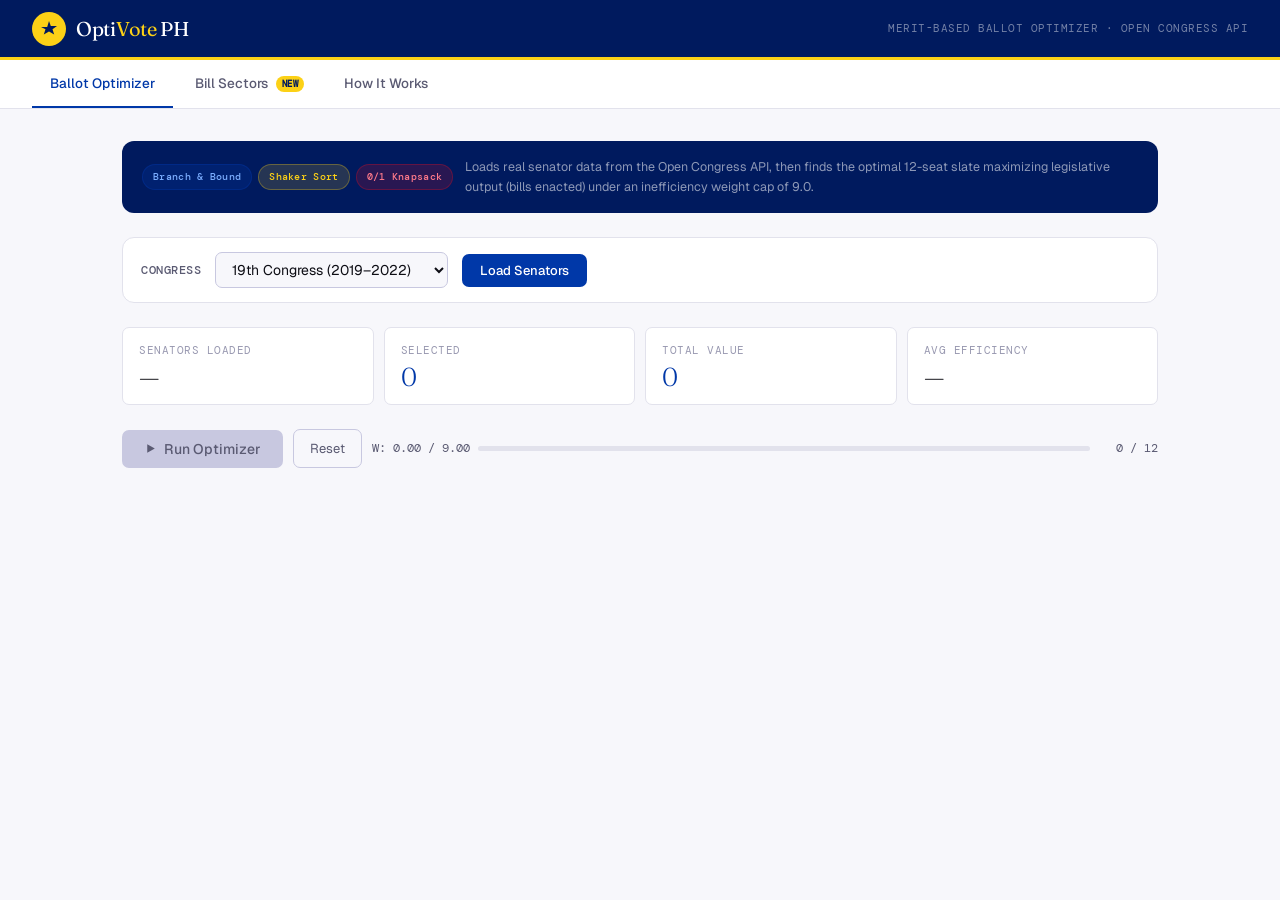
==== index.html @ dafc3651 "init" ====
<!DOCTYPE html>
<html lang="en">
<head>
<meta charset="UTF-8">
<meta name="viewport" content="width=device-width, initial-scale=1.0">
<title>OptiVote PH — Senatorial Ballot Optimizer</title>
<link rel="preconnect" href="https://fonts.googleapis.com">
<link href="https://fonts.googleapis.com/css2?family=Fraunces:ital,wght@0,400;0,600;1,400&family=DM+Mono:wght@400;500&family=Geist:wght@300;400;500&display=swap" rel="stylesheet">
<link rel="stylesheet" href="style.css">
</head>
<body>

<header>
  <div class="logo">
    <div class="logo-mark">
      <svg viewBox="0 0 18 18"><path d="M9 1l1.8 5H17l-4.5 3.3 1.7 5.2L9 11.5l-5.2 3 1.7-5.2L1 7h6.2z"/></svg>
    </div>
    <div class="logo-text">Opti<em>Vote</em> PH</div>
  </div>
  <div class="header-tagline">Merit-based ballot optimizer · Open Congress API</div>
</header>

<div class="tabs-bar">
  <button class="tab-btn active" data-tab="optimizer">Ballot Optimizer</button>
  <button class="tab-btn" data-tab="bills">Bill Sectors <span class="new-pill">NEW</span></button>
  <button class="tab-btn" data-tab="about">How It Works</button>
</div>

<!-- ═══════════════════════════════════════════
     PAGE: OPTIMIZER
═══════════════════════════════════════════ -->
<div id="page-optimizer" class="page active">
  <div class="container">

    <div class="algo-banner">
      <div class="algo-chips">
        <span class="chip chip-blue">Branch &amp; Bound</span>
        <span class="chip chip-gold">Shaker Sort</span>
        <span class="chip chip-red">0/1 Knapsack</span>
      </div>
      <p class="algo-desc">
        Loads real senator data from the Open Congress API, then finds the optimal 12-seat slate maximizing legislative output (bills enacted) under an inefficiency weight cap of 9.0.
      </p>
    </div>

    <!-- Congress selector -->
    <div class="congress-bar">
      <label>Congress</label>
      <select id="congressSelect">
        <option value="20">20th Congress (2022–2025)</option>
        <option value="19" selected>19th Congress (2019–2022)</option>
        <option value="18">18th Congress (2016–2019)</option>
        <option value="17">17th Congress (2013–2016)</option>
      </select>
      <button class="load-btn" id="loadBtn" onclick="loadSenators()">Load Senators</button>
      <span id="apiStatus" style="font-size:12px;color:var(--faint);font-family:'DM Mono',monospace;"></span>
    </div>

    <div id="optimizerError" class="error-box" style="display:none"></div>

    <!-- Stats -->
    <div class="stats-row">
      <div class="stat-card">
        <div class="stat-label">Senators loaded</div>
        <div class="stat-val" id="statTotal">—</div>
      </div>
      <div class="stat-card">
        <div class="stat-label">Selected</div>
        <div class="stat-val accent" id="statSel">0</div>
      </div>
      <div class="stat-card">
        <div class="stat-label">Total value</div>
        <div class="stat-val accent" id="statVal">0</div>
      </div>
      <div class="stat-card">
        <div class="stat-label">Avg efficiency</div>
        <div class="stat-val" id="statEff">—</div>
      </div>
    </div>

    <!-- Controls -->
    <div class="controls-bar">
      <button class="run-btn" id="runBtn" onclick="runOptimizer()" disabled>
        <svg width="13" height="13" viewBox="0 0 12 12" fill="currentColor"><path d="M3 2l7 4-7 4V2z"/></svg>
        Run Optimizer
      </button>
      <button class="reset-btn" onclick="resetAll()">Reset</button>
      <div class="weight-bar-wrap">
        <span class="weight-label" id="weightLabel">W: 0.00 / 9.00</span>
        <div class="weight-track"><div class="weight-fill" id="weightFill" style="width:0%"></div></div>
        <span class="seat-label" id="seatLabel">0 / 12</span>
      </div>
    </div>

    <!-- Loader / Grid -->
    <div id="gridLoader" class="loader" style="display:none">
      <div class="spinner"></div>
      Fetching senators from Open Congress API…
    </div>

    <div class="candidates-grid" id="candidateGrid"></div>

    <!-- Results -->
    <div class="results-wrap" id="resultsWrap" style="display:none">
      <div class="results-header">
        <div class="results-title">Optimal Efficiency Slate</div>
        <span class="chip chip-gold" style="font-size:10px">Ranked by Shaker Sort ↓ Value</span>
      </div>
      <div class="algo-log" id="algoLog"></div>
      <div class="slate-list" id="slateList"></div>
      <div class="info-box">
        <strong>Note:</strong> Sector tags are derived from bill subject keywords in the Open Congress API. Bills not yet reflecting Republic Act status may under-count enacted values for some senators.
      </div>
    </div>

  </div>
</div>

<!-- ═══════════════════════════════════════════
     PAGE: BILL SECTORS
═══════════════════════════════════════════ -->
<div id="page-bills" class="page">
  <div class="container">

    <div class="algo-banner" style="margin-bottom:1.5rem">
      <div class="algo-chips">
        <span class="chip chip-gold">Sector Explorer</span>
        <span class="chip chip-blue">Live API Data</span>
      </div>
      <p class="algo-desc">
        Browse the 19th Congress senators' bills grouped by policy sector. Select a sector tag to filter. Data fetched live from the Open Congress API.
      </p>
    </div>

    <div class="filter-bar" id="sectorFilterBar">
      <button class="filter-chip active" data-sector="All">All sectors</button>
      <button class="filter-chip" data-sector="Education">Education</button>
      <button class="filter-chip" data-sector="Health">Health</button>
      <button class="filter-chip" data-sector="Agriculture">Agriculture</button>
      <button class="filter-chip" data-sector="Infrastructure">Infrastructure</button>
      <button class="filter-chip" data-sector="Economy">Economy</button>
      <button class="filter-chip" data-sector="Justice">Justice</button>
      <button class="filter-chip" data-sector="Environment">Environment</button>
      <button class="filter-chip" data-sector="Social">Social Welfare</button>
      <button class="filter-chip" data-sector="Labor">Labor</button>
      <button class="filter-chip" data-sector="Science">Science &amp; Tech</button>
      <button class="filter-chip" data-sector="Defense">Defense</button>
      <button class="filter-chip" data-sector="Governance">Governance</button>
    </div>

    <div id="billsLoader" class="loader" style="display:none">
      <div class="spinner"></div>
      Fetching bill data from Open Congress API…
    </div>
    <div id="billsError" class="error-box" style="display:none"></div>
    <div id="billsView"></div>

  </div>
</div>

<!-- ═══════════════════════════════════════════
     PAGE: ABOUT
═══════════════════════════════════════════ -->
<div id="page-about" class="page">
  <div class="container">
    <div class="about-grid">

      <div class="about-card">
        <h3>The Problem</h3>
        <p>The Philippines earned the title of "Patient Zero" for large-scale disinformation operations. Voters rely on name recall and emotional heuristics rather than legislative performance. This tool offers a data-driven alternative.</p>
        <br>
        <p>In the 19th Congress, out of 3,000+ senate bills filed, only a small fraction became law. This optimizer surfaces the senators who turned the most bills into Republic Acts.</p>
      </div>

      <div class="about-card">
        <h3>Algorithm Pipeline</h3>
        <ul class="step-list">
          <li class="step-item">
            <div class="step-dot-wrap" style="background:#dbeafe"><svg width="10" height="10" viewBox="0 0 10 10" fill="#1e3a8a"><circle cx="5" cy="5" r="4"/></svg></div>
            <div style="font-size:13px;color:var(--muted)"><strong>Input Layer</strong> — Fetch senators + their senate bills from the Open Congress API for the selected congress.</div>
          </li>
          <li class="step-item">
            <div class="step-dot-wrap" style="background:#fee2e2"><svg width="10" height="10" viewBox="0 0 10 10" fill="#7f1d1d"><circle cx="5" cy="5" r="4"/></svg></div>
            <div style="font-size:13px;color:var(--muted)"><strong>0/1 Knapsack model</strong> — Each senator is an item with a value (bills enacted) and weight (inefficiency score).</div>
          </li>
          <li class="step-item">
            <div class="step-dot-wrap" style="background:#d1fae5"><svg width="10" height="10" viewBox="0 0 10 10" fill="#064e3b"><circle cx="5" cy="5" r="4"/></svg></div>
            <div style="font-size:13px;color:var(--muted)"><strong>Branch &amp; Bound</strong> — Prunes suboptimal paths to find the maximum-value 12-seat combination without brute force.</div>
          </li>
          <li class="step-item">
            <div class="step-dot-wrap" style="background:#fef9c3"><svg width="10" height="10" viewBox="0 0 10 10" fill="#713f12"><circle cx="5" cy="5" r="4"/></svg></div>
            <div style="font-size:13px;color:var(--muted)"><strong>Shaker Sort</strong> — Ranks the 12 optimal senators by value (bidirectional bubble sort), highest to lowest.</div>
          </li>
        </ul>
        <div class="formula-box">
Value (V) = bills_authored that became RA
Weight (W) = max(0.1, 1 − (passed / authored))
Constraints: count ≤ 12 AND Σ W ≤ 9.0</div>
      </div>

      <div class="about-card">
        <h3>Data Source</h3>
        <p>All senator and bill data is fetched live from the <strong>Open Congress API</strong> by BetterGov.ph — a civic tech initiative for Philippine government transparency.</p>
        <br>
        <p>Base URL: <code style="font-family:'DM Mono',monospace;font-size:11px;background:var(--surface);padding:2px 6px;border-radius:4px">https://open-congress-api.bettergov.ph/api</code></p>
        <br>
        <p>Endpoints used:
          <ul>
            <li><code style="font-family:'DM Mono',monospace;font-size:11px">/congresses/:id/senators</code></li>
            <li><code style="font-family:'DM Mono',monospace;font-size:11px">/people/:id/bills?congress=N</code></li>
          </ul>
        </p>
      </div>

      <div class="about-card">
        <h3>Limitations</h3>
        <ul>
          <li>Only incumbents or returning senators with prior congressional data are fully scored.</li>
          <li>The API does not expose a "Republic Act enacted" flag directly — enacted status is inferred from bill subject tags and title keywords.</li>
          <li>Subjective metrics (public approval, ideology) are intentionally excluded.</li>
          <li>The system measures legislative output quantity, not qualitative impact of laws.</li>
        </ul>
      </div>

    </div>
  </div>
</div>

</body>
<script src="index.js"></script>
</html>
---- style.css ----
*, *::before, *::after { box-sizing: border-box; margin: 0; padding: 0; }

  :root {
    --ph-blue: #0038A8;
    --ph-red: #CE1126;
    --ph-gold: #FCD116;
    --navy: #001a5e;
    --ink: #0d0d14;
    --muted: #5a5a72;
    --faint: #9898b0;
    --surface: #f7f7fb;
    --white: #ffffff;
    --border: #e2e2ec;
    --border-strong: #c8c8e0;
    --success: #0a7d55;
    --success-bg: #e6f5ef;
    --danger: #b91c1c;
    --danger-bg: #fef2f2;
    --warn-bg: #fffbeb;
    --warn: #92400e;
    --radius: 12px;
    --radius-sm: 7px;
    --shadow: 0 1px 3px rgba(0,0,0,.06), 0 4px 16px rgba(0,0,0,.04);
    --shadow-lg: 0 8px 32px rgba(0,0,0,.10);
  }

  html { scroll-behavior: smooth; }

  body {
    font-family: 'Geist', 'Helvetica Neue', sans-serif;
    background: var(--surface);
    color: var(--ink);
    min-height: 100vh;
    font-size: 15px;
    line-height: 1.6;
  }

  /* ── HEADER ── */
  header {
    background: var(--navy);
    padding: 0 2rem;
    display: flex;
    align-items: center;
    justify-content: space-between;
    height: 60px;
    position: sticky;
    top: 0;
    z-index: 100;
    border-bottom: 3px solid var(--ph-gold);
  }

  .logo {
    display: flex;
    align-items: center;
    gap: 10px;
  }

  .logo-mark {
    width: 34px;
    height: 34px;
    background: var(--ph-gold);
    border-radius: 50%;
    display: flex;
    align-items: center;
    justify-content: center;
    flex-shrink: 0;
  }

  .logo-mark svg { width: 18px; height: 18px; fill: var(--navy); }

  .logo-text {
    font-family: 'Fraunces', serif;
    font-size: 20px;
    color: #fff;
    letter-spacing: -0.3px;
  }

  .logo-text em { color: var(--ph-gold); font-style: normal; }

  .header-tagline {
    font-size: 11px;
    color: rgba(255,255,255,.45);
    letter-spacing: .5px;
    text-transform: uppercase;
    font-family: 'DM Mono', monospace;
  }

  /* ── TABS ── */
  .tabs-bar {
    background: var(--white);
    border-bottom: 1px solid var(--border);
    display: flex;
    padding: 0 2rem;
    gap: 4px;
  }

  .tab-btn {
    padding: 14px 18px;
    border: none;
    background: none;
    font-family: 'Geist', sans-serif;
    font-size: 13.5px;
    font-weight: 500;
    color: var(--muted);
    cursor: pointer;
    border-bottom: 2.5px solid transparent;
    transition: color .2s, border-color .2s;
    white-space: nowrap;
  }

  .tab-btn:hover { color: var(--ink); }

  .tab-btn.active {
    color: var(--ph-blue);
    border-bottom-color: var(--ph-blue);
  }

  .new-pill {
    display: inline-block;
    font-size: 9px;
    padding: 2px 6px;
    background: var(--ph-gold);
    color: var(--navy);
    border-radius: 20px;
    font-weight: 600;
    vertical-align: middle;
    margin-left: 5px;
    font-family: 'DM Mono', monospace;
    letter-spacing: .3px;
  }

  /* ── LAYOUT ── */
  .page { display: none; }
  .page.active { display: block; }

  .container { max-width: 1100px; margin: 0 auto; padding: 2rem; }

  /* ── ALGO BANNER ── */
  .algo-banner {
    background: var(--navy);
    border-radius: var(--radius);
    padding: 16px 20px;
    display: flex;
    align-items: center;
    gap: 12px;
    flex-wrap: wrap;
    margin-bottom: 1.5rem;
  }

  .algo-chips { display: flex; gap: 6px; flex-wrap: wrap; }

  .chip {
    font-family: 'DM Mono', monospace;
    font-size: 10px;
    padding: 4px 10px;
    border-radius: 20px;
    font-weight: 500;
    letter-spacing: .3px;
  }

  .chip-blue { background: rgba(0,56,168,.25); color: #7baeff; border: 1px solid rgba(0,56,168,.4); }
  .chip-gold { background: rgba(252,209,22,.15); color: var(--ph-gold); border: 1px solid rgba(252,209,22,.3); }
  .chip-red  { background: rgba(206,17,38,.2);  color: #ff7a8a;      border: 1px solid rgba(206,17,38,.35); }

  .algo-desc {
    font-size: 12.5px;
    color: rgba(255,255,255,.55);
    flex: 1;
    min-width: 200px;
  }

  /* ── CONGRESS SELECTOR ── */
  .congress-bar {
    background: var(--white);
    border: 1px solid var(--border);
    border-radius: var(--radius);
    padding: 14px 18px;
    display: flex;
    align-items: center;
    gap: 14px;
    margin-bottom: 1.5rem;
    flex-wrap: wrap;
  }

  .congress-bar label {
    font-size: 12px;
    font-weight: 500;
    color: var(--muted);
    text-transform: uppercase;
    letter-spacing: .5px;
    font-family: 'DM Mono', monospace;
  }

  .congress-bar select {
    font-family: 'Geist', sans-serif;
    font-size: 14px;
    padding: 7px 12px;
    border: 1px solid var(--border-strong);
    border-radius: var(--radius-sm);
    background: var(--surface);
    color: var(--ink);
    cursor: pointer;
    outline: none;
    transition: border-color .2s;
  }

  .congress-bar select:focus { border-color: var(--ph-blue); }

  .load-btn {
    padding: 8px 18px;
    background: var(--ph-blue);
    color: #fff;
    border: none;
    border-radius: var(--radius-sm);
    font-family: 'Geist', sans-serif;
    font-size: 13px;
    font-weight: 500;
    cursor: pointer;
    transition: background .2s, transform .1s;
  }

  .load-btn:hover { background: var(--navy); }
  .load-btn:active { transform: scale(.97); }
  .load-btn:disabled { background: var(--border-strong); cursor: not-allowed; }

  /* ── STATS ROW ── */
  .stats-row {
    display: grid;
    grid-template-columns: repeat(auto-fit, minmax(140px, 1fr));
    gap: 10px;
    margin-bottom: 1.5rem;
  }

  .stat-card {
    background: var(--white);
    border: 1px solid var(--border);
    border-radius: var(--radius-sm);
    padding: 14px 16px;
  }

  .stat-label {
    font-size: 11px;
    color: var(--faint);
    text-transform: uppercase;
    letter-spacing: .5px;
    font-family: 'DM Mono', monospace;
    margin-bottom: 4px;
  }

  .stat-val {
    font-size: 26px;
    font-weight: 300;
    color: var(--ink);
    font-family: 'Fraunces', serif;
    line-height: 1;
  }

  .stat-val.accent { color: var(--ph-blue); }

  /* ── CONTROLS BAR ── */
  .controls-bar {
    display: flex;
    align-items: center;
    gap: 10px;
    margin-bottom: 1.25rem;
    flex-wrap: wrap;
  }

  .run-btn {
    padding: 10px 22px;
    background: var(--ph-red);
    color: #fff;
    border: none;
    border-radius: var(--radius-sm);
    font-family: 'Geist', sans-serif;
    font-size: 14px;
    font-weight: 500;
    cursor: pointer;
    transition: background .2s, transform .1s;
    display: flex;
    align-items: center;
    gap: 7px;
  }

  .run-btn:hover { background: #a80d1e; }
  .run-btn:active { transform: scale(.97); }
  .run-btn:disabled { background: var(--border-strong); cursor: not-allowed; color: var(--muted); }

  .reset-btn {
    padding: 10px 16px;
    background: none;
    border: 1px solid var(--border-strong);
    border-radius: var(--radius-sm);
    font-family: 'Geist', sans-serif;
    font-size: 13px;
    color: var(--muted);
    cursor: pointer;
    transition: all .15s;
  }

  .reset-btn:hover { border-color: var(--ph-blue); color: var(--ph-blue); }

  .weight-bar-wrap {
    flex: 1;
    min-width: 160px;
    display: flex;
    align-items: center;
    gap: 8px;
  }

  .weight-label {
    font-size: 12px;
    color: var(--muted);
    font-family: 'DM Mono', monospace;
    white-space: nowrap;
  }

  .weight-track {
    flex: 1;
    height: 5px;
    background: var(--border);
    border-radius: 3px;
    overflow: hidden;
  }

  .weight-fill {
    height: 100%;
    background: var(--ph-blue);
    border-radius: 3px;
    transition: width .35s ease, background .25s;
  }

  .weight-fill.over { background: var(--ph-red); }

  .seat-label {
    font-size: 12px;
    color: var(--muted);
    font-family: 'DM Mono', monospace;
    white-space: nowrap;
    min-width: 60px;
    text-align: right;
  }

  /* ── LOADING / ERROR ── */
  .loader {
    text-align: center;
    padding: 3rem;
    color: var(--faint);
    font-size: 13px;
  }

  .spinner {
    width: 28px;
    height: 28px;
    border: 2.5px solid var(--border);
    border-top-color: var(--ph-blue);
    border-radius: 50%;
    animation: spin .8s linear infinite;
    margin: 0 auto 12px;
  }

  @keyframes spin { to { transform: rotate(360deg); } }

  .error-box {
    background: var(--danger-bg);
    border: 1px solid #fecaca;
    border-radius: var(--radius-sm);
    padding: 12px 16px;
    font-size: 13px;
    color: var(--danger);
    margin-bottom: 1rem;
  }

  .info-box {
    background: var(--warn-bg);
    border: 1px solid #fde68a;
    border-radius: var(--radius-sm);
    padding: 11px 14px;
    font-size: 12.5px;
    color: var(--warn);
    margin-top: 10px;
  }

  /* ── CANDIDATES GRID ── */
  .candidates-grid {
    display: grid;
    grid-template-columns: repeat(auto-fill, minmax(290px, 1fr));
    gap: 10px;
    margin-bottom: 1.5rem;
  }

  .candidate-card {
    background: var(--white);
    border: 1px solid var(--border);
    border-radius: var(--radius);
    padding: 14px 16px;
    cursor: pointer;
    transition: border-color .18s, box-shadow .18s, transform .12s;
    user-select: none;
    animation: fadeUp .3s ease both;
  }

  @keyframes fadeUp {
    from { opacity: 0; transform: translateY(8px); }
    to   { opacity: 1; transform: translateY(0); }
  }

  .candidate-card:hover {
    border-color: var(--border-strong);
    box-shadow: var(--shadow);
  }

  .candidate-card.selected {
    border-color: var(--ph-blue);
    box-shadow: 0 0 0 2px rgba(0,56,168,.12);
  }

  .candidate-card.optimal {
    border-color: var(--success);
    box-shadow: 0 0 0 2px rgba(10,125,85,.1);
  }

  .candidate-card.no-data {
    opacity: .6;
    cursor: default;
  }

  .card-top {
    display: flex;
    justify-content: space-between;
    align-items: flex-start;
    margin-bottom: 10px;
  }

  .card-name {
    font-size: 13.5px;
    font-weight: 500;
    color: var(--ink);
    line-height: 1.3;
  }

  .card-party {
    font-size: 11px;
    color: var(--faint);
    margin-top: 2px;
    font-family: 'DM Mono', monospace;
  }

  .check-circle {
    width: 20px;
    height: 20px;
    border-radius: 50%;
    border: 1.5px solid var(--border-strong);
    display: flex;
    align-items: center;
    justify-content: center;
    flex-shrink: 0;
    transition: all .18s;
  }

  .selected .check-circle { background: var(--ph-blue); border-color: var(--ph-blue); }
  .optimal .check-circle  { background: var(--success);  border-color: var(--success); }
  .check-circle svg { width: 10px; height: 10px; stroke: #fff; opacity: 0; }
  .selected .check-circle svg, .optimal .check-circle svg { opacity: 1; }

  .metrics-row {
    display: flex;
    gap: 5px;
    flex-wrap: wrap;
    margin-bottom: 8px;
  }

  .mpill {
    font-size: 11px;
    padding: 3px 8px;
    border-radius: 20px;
    font-family: 'DM Mono', monospace;
    white-space: nowrap;
  }

  .mpill-neutral { background: var(--surface); color: var(--muted); border: 1px solid var(--border); }
  .mpill-blue    { background: #eff4ff; color: #2155b8; border: 1px solid #c7d7fd; }
  .mpill-red     { background: #fff1f1; color: #b91c1c; border: 1px solid #fecaca; }
  .mpill-gray    { background: #f0f0f4; color: var(--muted); border: 1px solid var(--border); font-style: italic; }

  .sectors-row { display: flex; gap: 4px; flex-wrap: wrap; }

  .stag {
    font-size: 10.5px;
    padding: 2px 8px;
    border-radius: 20px;
    font-weight: 500;
    white-space: nowrap;
  }

  .st-edu     { background: #ede9fe; color: #4c1d95; }
  .st-health  { background: #fee2e2; color: #7f1d1d; }
  .st-agri    { background: #d1fae5; color: #064e3b; }
  .st-infra   { background: #dbeafe; color: #1e3a8a; }
  .st-social  { background: #fef9c3; color: #713f12; }
  .st-econ    { background: #ccfbf1; color: #134e4a; }
  .st-justice { background: #fce7f3; color: #831843; }
  .st-env     { background: #dcfce7; color: #14532d; }
  .st-gov     { background: #f1f5f9; color: #1e293b; }
  .st-labor   { background: #fff7ed; color: #7c2d12; }
  .st-science { background: #e0f2fe; color: #0c4a6e; }
  .st-defense { background: #fef2f2; color: #7f1d1d; }
  .st-default { background: var(--surface); color: var(--muted); }

  /* ── RESULTS ── */
  .results-wrap {
    margin-top: 2rem;
    animation: fadeUp .35s ease;
  }

  .results-header {
    display: flex;
    align-items: center;
    gap: 12px;
    margin-bottom: 14px;
  }

  .results-title {
    font-family: 'Fraunces', serif;
    font-size: 20px;
    color: var(--ink);
  }

  .algo-log {
    background: var(--navy);
    border-radius: var(--radius-sm);
    padding: 12px 16px;
    font-family: 'DM Mono', monospace;
    font-size: 11.5px;
    color: rgba(255,255,255,.6);
    max-height: 110px;
    overflow-y: auto;
    white-space: pre;
    margin-bottom: 14px;
    line-height: 1.7;
  }

  .algo-log .log-ok   { color: #4ade80; }
  .algo-log .log-info { color: #93c5fd; }
  .algo-log .log-warn { color: var(--ph-gold); }

  .slate-list { display: flex; flex-direction: column; gap: 6px; }

  .slate-row {
    display: flex;
    align-items: center;
    gap: 12px;
    background: var(--white);
    border: 1px solid var(--border);
    border-radius: var(--radius-sm);
    padding: 11px 16px;
    transition: background .15s;
  }

  .slate-row:hover { background: var(--surface); }

  .slate-rank {
    width: 26px;
    height: 26px;
    border-radius: 50%;
    background: var(--ph-blue);
    color: #fff;
    font-size: 11px;
    font-weight: 500;
    display: flex;
    align-items: center;
    justify-content: center;
    flex-shrink: 0;
    font-family: 'DM Mono', monospace;
  }

  .slate-name { font-size: 13.5px; font-weight: 500; flex: 1; min-width: 0; }

  .slate-name small {
    display: block;
    font-size: 11px;
    font-weight: 400;
    color: var(--faint);
    font-family: 'DM Mono', monospace;
  }

  .slate-tags { display: flex; gap: 4px; flex-wrap: wrap; flex: 1.5; }

  .slate-meta { text-align: right; min-width: 64px; }
  .slate-v { font-size: 14px; font-weight: 500; color: var(--ph-blue); }
  .slate-w { font-size: 11px; color: var(--faint); font-family: 'DM Mono', monospace; }

  /* ── BILLS TAB ── */
  .filter-bar { display: flex; gap: 6px; flex-wrap: wrap; margin-bottom: 1.25rem; }

  .filter-chip {
    font-size: 12px;
    padding: 5px 12px;
    border-radius: 20px;
    border: 1px solid var(--border);
    background: var(--white);
    color: var(--muted);
    cursor: pointer;
    font-family: 'Geist', sans-serif;
    transition: all .15s;
  }

  .filter-chip:hover { border-color: var(--border-strong); color: var(--ink); }
  .filter-chip.active { background: var(--ph-blue); color: #fff; border-color: var(--ph-blue); }

  .senator-block {
    background: var(--white);
    border: 1px solid var(--border);
    border-radius: var(--radius);
    padding: 16px 18px;
    margin-bottom: 12px;
    animation: fadeUp .3s ease;
  }

  .senator-block-top {
    display: flex;
    align-items: flex-start;
    justify-content: space-between;
    gap: 12px;
    flex-wrap: wrap;
    margin-bottom: 12px;
  }

  .senator-block-name {
    font-size: 15px;
    font-weight: 500;
    color: var(--ink);
  }

  .senator-block-party {
    font-size: 11px;
    color: var(--faint);
    font-family: 'DM Mono', monospace;
    margin-top: 2px;
  }

  .bills-table {
    width: 100%;
    border-collapse: collapse;
    font-size: 12.5px;
  }

  .bills-table th {
    text-align: left;
    padding: 6px 10px;
    font-size: 10.5px;
    font-weight: 500;
    color: var(--faint);
    text-transform: uppercase;
    letter-spacing: .5px;
    font-family: 'DM Mono', monospace;
    border-bottom: 1px solid var(--border);
  }

  .bills-table td {
    padding: 8px 10px;
    border-bottom: 1px solid var(--border);
    color: var(--muted);
    vertical-align: middle;
  }

  .bills-table td:first-child { color: var(--ink); font-weight: 400; }
  .bills-table tr:last-child td { border-bottom: none; }
  .bills-table tr:hover td { background: var(--surface); }

  .enacted-dot {
    display: inline-block;
    width: 7px;
    height: 7px;
    border-radius: 50%;
    margin-right: 5px;
    vertical-align: middle;
  }

  .dot-yes { background: var(--success); }
  .dot-no  { background: var(--border-strong); }

  /* ── ABOUT TAB ── */
  .about-grid {
    display: grid;
    grid-template-columns: 1fr 1fr;
    gap: 1.5rem;
  }

  @media (max-width: 680px) {
    .about-grid { grid-template-columns: 1fr; }
    .container { padding: 1.25rem; }
    header { padding: 0 1.25rem; }
    .tabs-bar { padding: 0 1rem; }
    .header-tagline { display: none; }
    .stats-row { grid-template-columns: repeat(2, 1fr); }
  }

  .about-card {
    background: var(--white);
    border: 1px solid var(--border);
    border-radius: var(--radius);
    padding: 20px 22px;
  }

  .about-card h3 {
    font-family: 'Fraunces', serif;
    font-size: 17px;
    margin-bottom: 10px;
    color: var(--ink);
  }

  .about-card p, .about-card li {
    font-size: 13.5px;
    color: var(--muted);
    line-height: 1.75;
  }

  .about-card ul { padding-left: 16px; }
  .about-card li { margin-bottom: 4px; }

  .step-list { list-style: none; padding: 0; }

  .step-item {
    display: flex;
    gap: 12px;
    margin-bottom: 10px;
    align-items: flex-start;
  }

  .step-dot-wrap {
    width: 22px;
    height: 22px;
    border-radius: 50%;
    flex-shrink: 0;
    display: flex;
    align-items: center;
    justify-content: center;
    margin-top: 2px;
  }

  .formula-box {
    background: var(--navy);
    border-radius: var(--radius-sm);
    padding: 12px 16px;
    font-family: 'DM Mono', monospace;
    font-size: 12px;
    color: var(--ph-gold);
    margin-top: 12px;
    line-height: 1.8;
  }

  .empty-state {
    text-align: center;
    padding: 3rem 1rem;
    color: var(--faint);
    font-size: 13px;
  }

  .empty-icon {
    font-size: 36px;
    margin-bottom: 10px;
  }
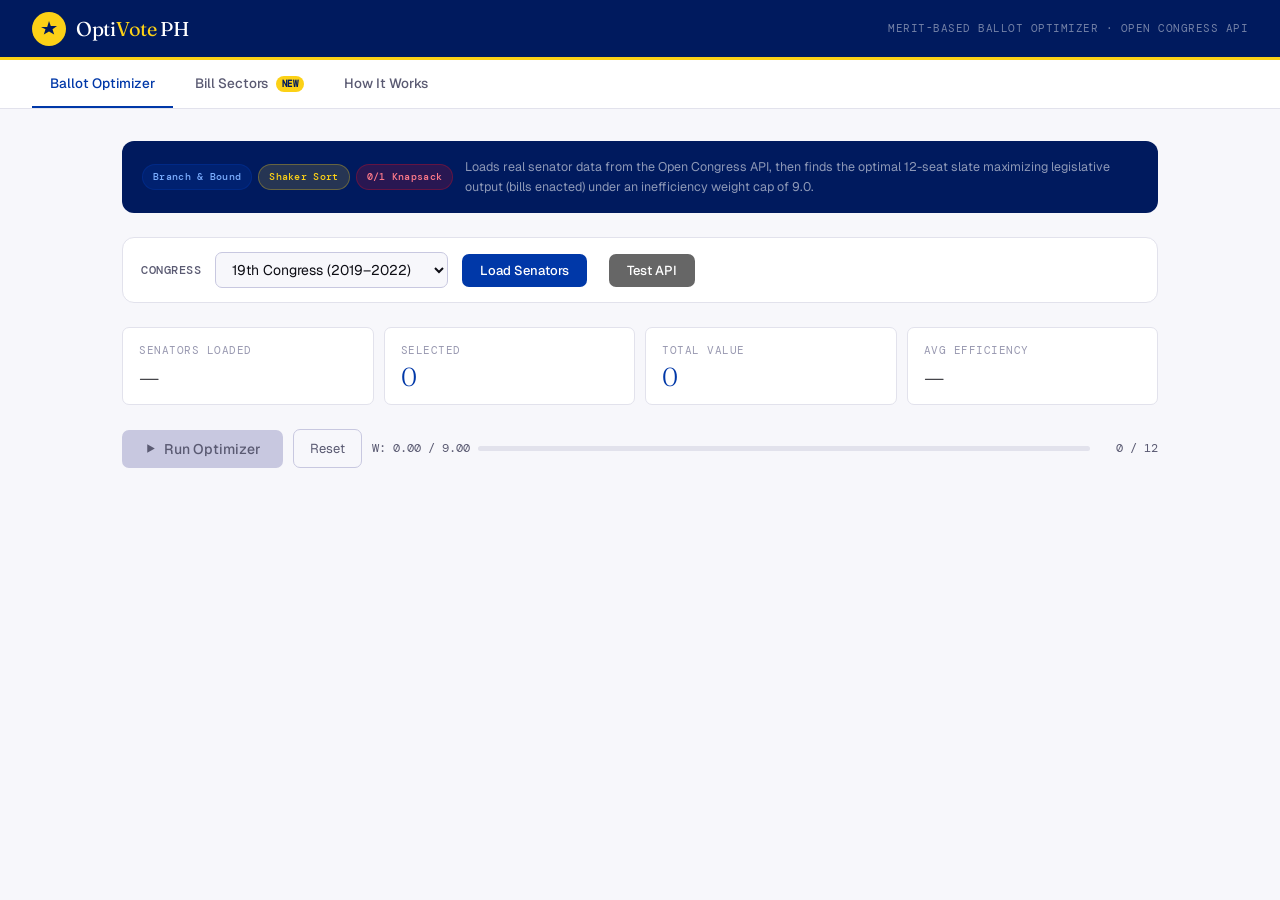
==== commit 1bd4f355: "Add API testing button and enhance error handling in fetch functions" ====
--- a/index.html
+++ b/index.html
@@ -53,6 +53,7 @@
         <option value="17">17th Congress (2013–2016)</option>
       </select>
       <button class="load-btn" id="loadBtn" onclick="loadSenators()">Load Senators</button>
+      <button class="load-btn" id="testApiBtn" onclick="testAPI()" style="background: #666; margin-left: 8px;">Test API</button>
       <span id="apiStatus" style="font-size:12px;color:var(--faint);font-family:'DM Mono',monospace;"></span>
     </div>
 
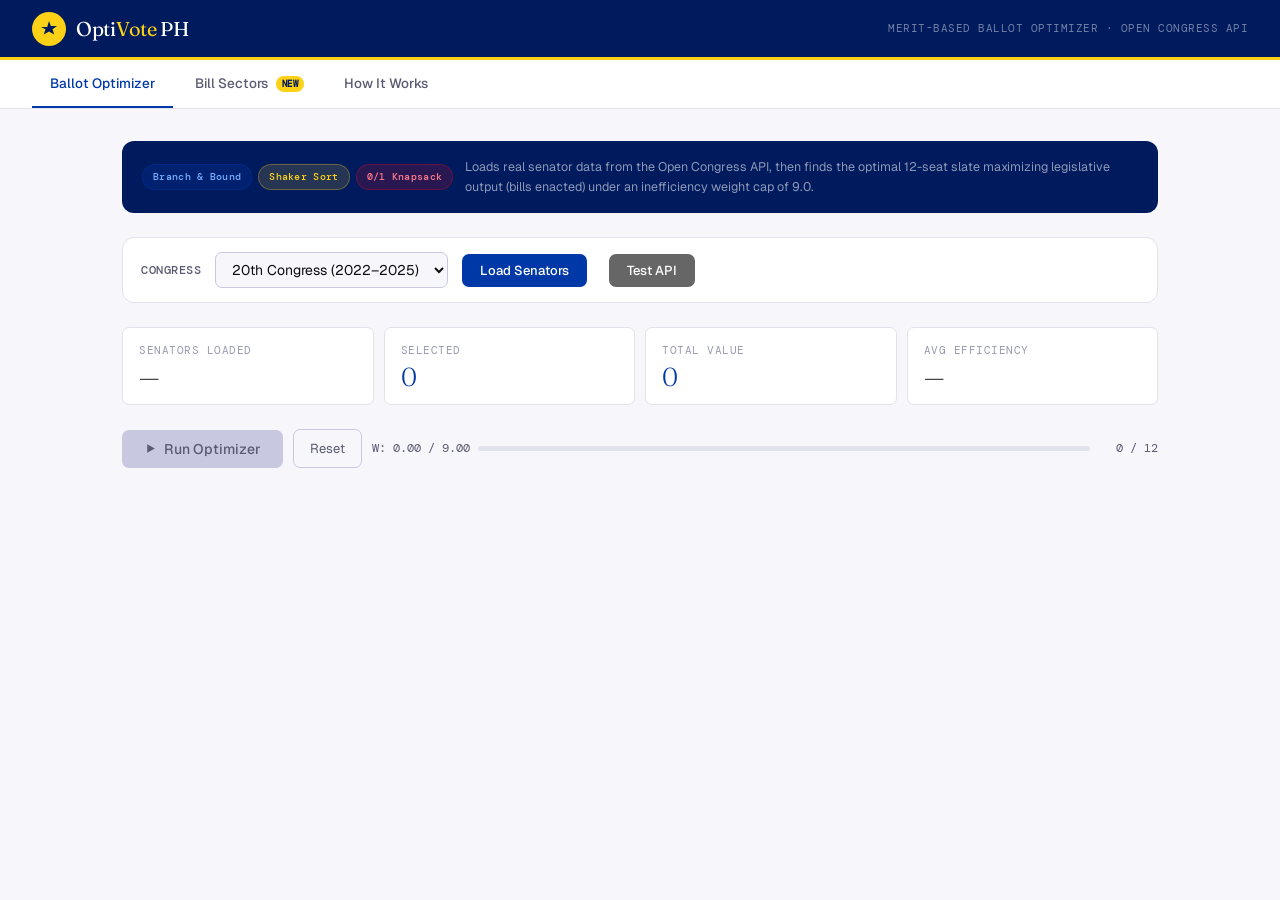
==== commit 365cf978: "Update congress selection and API calls to reflect the selected congress" ====
--- a/index.html
+++ b/index.html
@@ -47,8 +47,8 @@
     <div class="congress-bar">
       <label>Congress</label>
       <select id="congressSelect">
-        <option value="20">20th Congress (2022–2025)</option>
-        <option value="19" selected>19th Congress (2019–2022)</option>
+        <option value="20" selected>20th Congress (2022–2025)</option>
+        <option value="19">19th Congress (2019–2022)</option>
         <option value="18">18th Congress (2016–2019)</option>
         <option value="17">17th Congress (2013–2016)</option>
       </select>
@@ -135,18 +135,13 @@
 
     <div class="filter-bar" id="sectorFilterBar">
       <button class="filter-chip active" data-sector="All">All sectors</button>
-      <button class="filter-chip" data-sector="Education">Education</button>
-      <button class="filter-chip" data-sector="Health">Health</button>
-      <button class="filter-chip" data-sector="Agriculture">Agriculture</button>
-      <button class="filter-chip" data-sector="Infrastructure">Infrastructure</button>
-      <button class="filter-chip" data-sector="Economy">Economy</button>
-      <button class="filter-chip" data-sector="Justice">Justice</button>
-      <button class="filter-chip" data-sector="Environment">Environment</button>
-      <button class="filter-chip" data-sector="Social">Social Welfare</button>
-      <button class="filter-chip" data-sector="Labor">Labor</button>
-      <button class="filter-chip" data-sector="Science">Science &amp; Tech</button>
-      <button class="filter-chip" data-sector="Defense">Defense</button>
-      <button class="filter-chip" data-sector="Governance">Governance</button>
+      <button class="filter-chip" data-sector="Social Services & Human Development">Social Services & Human Development</button>
+      <button class="filter-chip" data-sector="Education, Science & Culture">Education, Science & Culture</button>
+      <button class="filter-chip" data-sector="Economy, Finance & Labor">Economy, Finance & Labor</button>
+      <button class="filter-chip" data-sector="Infrastructure & Public Services">Infrastructure & Public Services</button>
+      <button class="filter-chip" data-sector="Agriculture & Environment">Agriculture & Environment</button>
+      <button class="filter-chip" data-sector="Justice, Law & Security">Justice, Law & Security</button>
+      <button class="filter-chip" data-sector="Governance & Internal Affairs">Governance & Internal Affairs</button>
     </div>
 
     <div id="billsLoader" class="loader" style="display:none">
--- a/style.css
+++ b/style.css
@@ -494,18 +494,14 @@
     white-space: nowrap;
   }
 
-  .st-edu     { background: #ede9fe; color: #4c1d95; }
-  .st-health  { background: #fee2e2; color: #7f1d1d; }
-  .st-agri    { background: #d1fae5; color: #064e3b; }
-  .st-infra   { background: #dbeafe; color: #1e3a8a; }
-  .st-social  { background: #fef9c3; color: #713f12; }
-  .st-econ    { background: #ccfbf1; color: #134e4a; }
-  .st-justice { background: #fce7f3; color: #831843; }
-  .st-env     { background: #dcfce7; color: #14532d; }
-  .st-gov     { background: #f1f5f9; color: #1e293b; }
-  .st-labor   { background: #fff7ed; color: #7c2d12; }
-  .st-science { background: #e0f2fe; color: #0c4a6e; }
-  .st-defense { background: #fef2f2; color: #7f1d1d; }
+  /* 7 Sectors */
+  .st-sshd { background: #fce7f3; color: #831843; }                       /* Social Services & Human Development - Pink */
+  .st-esc  { background: #ede9fe; color: #4c1d95; }                        /* Education, Science & Culture - Purple */
+  .st-efl  { background: #ccfbf1; color: #134e4a; }                        /* Economy, Finance & Labor - Teal */
+  .st-ips  { background: #dbeafe; color: #1e3a8a; }                        /* Infrastructure & Public Services - Blue */
+  .st-ae   { background: #dcfce7; color: #14532d; }                        /* Agriculture & Environment - Green */
+  .st-jls  { background: #fee2e2; color: #7f1d1d; }                        /* Justice, Law & Security - Deep Red */
+  .st-gia  { background: #f1f5f9; color: #1e293b; }                        /* Governance & Internal Affairs - Slate */
   .st-default { background: var(--surface); color: var(--muted); }
 
   /* ── RESULTS ── */
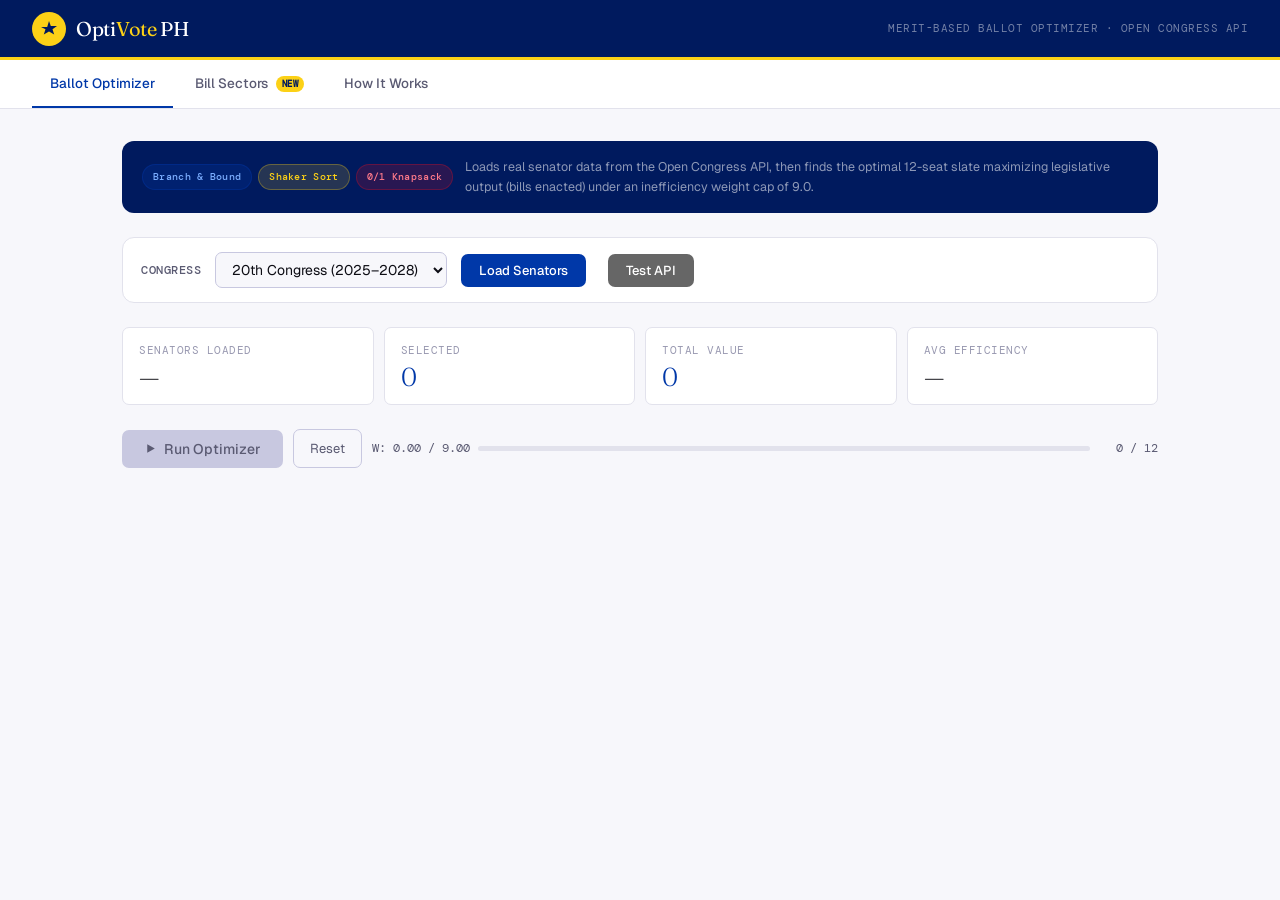
==== commit f7aad378: "bills sector, collapsable" ====
--- a/index.html
+++ b/index.html
@@ -17,7 +17,7 @@
     </div>
     <div class="logo-text">Opti<em>Vote</em> PH</div>
   </div>
-  <div class="header-tagline">Merit-based ballot optimizer · Open Congress API</div>
+  <div class="header-tagline">Merit-based ballot optimizer · <a href="https://open-congress-api.bettergov.ph/" target="_blank" rel="noopener noreferrer">Open Congress API</a></div>
 </header>
 
 <div class="tabs-bar">
@@ -47,10 +47,10 @@
     <div class="congress-bar">
       <label>Congress</label>
       <select id="congressSelect">
-        <option value="20" selected>20th Congress (2022–2025)</option>
-        <option value="19">19th Congress (2019–2022)</option>
-        <option value="18">18th Congress (2016–2019)</option>
-        <option value="17">17th Congress (2013–2016)</option>
+        <option value="20" selected>20th Congress (2025–2028)</option>
+        <option value="19">19th Congress (2022–2025)</option>
+        <option value="18">18th Congress (2019–2022)</option>
+        <option value="17">17th Congress (2016–2019)</option>
       </select>
       <button class="load-btn" id="loadBtn" onclick="loadSenators()">Load Senators</button>
       <button class="load-btn" id="testApiBtn" onclick="testAPI()" style="background: #666; margin-left: 8px;">Test API</button>
@@ -148,6 +148,7 @@
       <div class="spinner"></div>
       Fetching bill data from Open Congress API…
     </div>
+    <div id="billsStatus" style="font-size:12px;color:var(--faint);margin-top:4px;font-family:'DM Mono',monospace;"></div>
     <div id="billsError" class="error-box" style="display:none"></div>
     <div id="billsView"></div>
 
--- a/style.css
+++ b/style.css
@@ -86,6 +86,17 @@
     font-family: 'DM Mono', monospace;
   }
 
+  .header-tagline a {
+    color: rgba(255,255,255,.45);
+    text-decoration: underline;
+    transition: color .15s;
+    text-decoration: none;
+  }
+
+  .header-tagline a:hover { 
+    color: var(--ph-gold); 
+  }
+
   /* ── TABS ── */
   .tabs-bar {
     background: var(--white);
@@ -484,6 +495,8 @@
   .mpill-red     { background: #fff1f1; color: #b91c1c; border: 1px solid #fecaca; }
   .mpill-gray    { background: #f0f0f4; color: var(--muted); border: 1px solid var(--border); font-style: italic; }
 
+
+
   .sectors-row { display: flex; gap: 4px; flex-wrap: wrap; }
 
   .stag {
@@ -665,6 +678,24 @@
   .bills-table tr:last-child td { border-bottom: none; }
   .bills-table tr:hover td { background: var(--surface); }
 
+  /* Collapsible bills toggle */
+  .toggle-bills {
+    margin-left: 8px;
+    padding: 6px 9px;
+    font-size: 12px;
+    border-radius: 8px;
+    border: 1px solid var(--border-strong);
+    background: var(--white);
+    cursor: pointer;
+    color: var(--muted);
+    font-family: 'Geist', sans-serif;
+  }
+
+  .toggle-bills:hover { border-color: var(--ph-blue); color: var(--ph-blue); }
+
+  .bills-collapsible { display: none; margin-top: 8px; }
+  .bills-collapsible.open { display: block; }
+
   .enacted-dot {
     display: inline-block;
     width: 7px;
